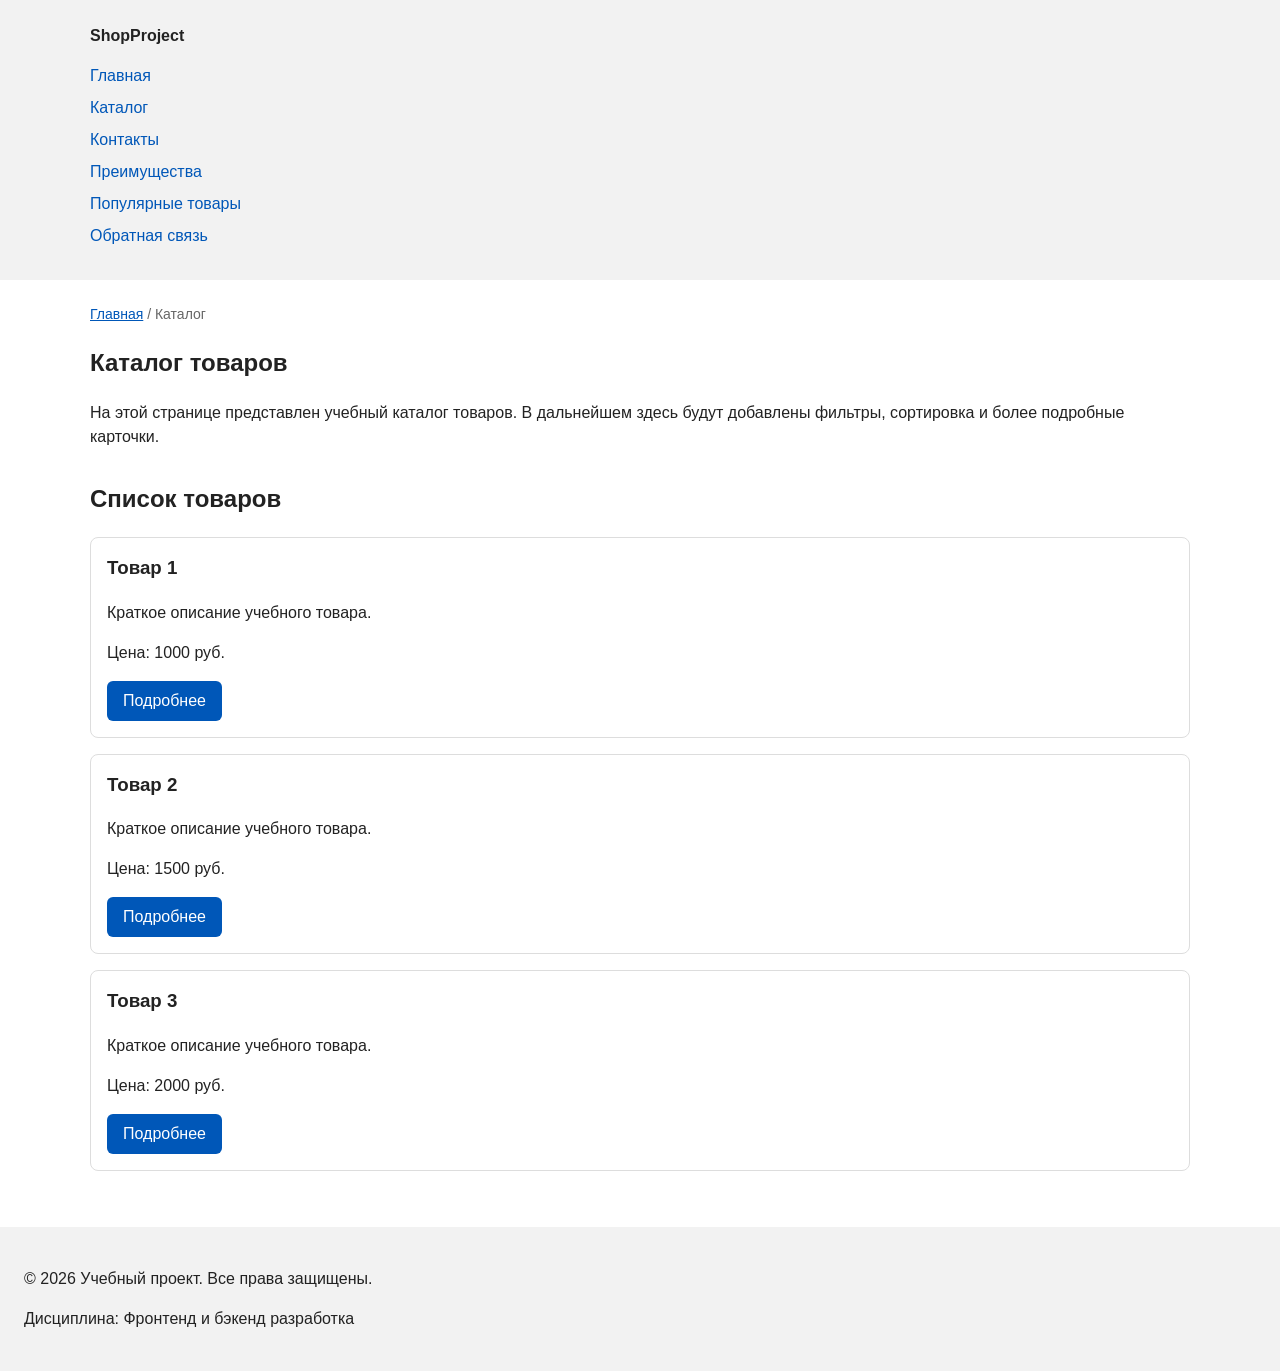
==== catalog.html @ 2aafa9e9 "feat: add multi-page structure navigation and anchors" ====
<!DOCTYPE html>
<html lang="ru">
<head>
  <meta charset="UTF-8">
  <meta name="viewport" content="width=device-width, initial-scale=1.0">
  <meta name="description" content="Каталог товаров учебного интернет-магазина.">
  <title>Каталог товаров — Учебный интернет-магазин</title>
  <link rel="stylesheet" href="css/style.css">
</head>
<body>
  <header>
    <div class="site-header">
      <a class="site-logo" href="index.html">ShopProject</a>

      <nav class="site-nav" aria-label="Основная навигация">
        <ul class="site-nav__list">
          <li><a href="index.html">Главная</a></li>
          <li><a href="catalog.html">Каталог</a></li>
          <li><a href="contacts.html">Контакты</a></li>
          <li><a href="index.html#advantages">Преимущества</a></li>
          <li><a href="index.html#popular">Популярные товары</a></li>
          <li><a href="index.html#contacts">Обратная связь</a></li>
        </ul>
      </nav>
    </div>
  </header>

  <main>
    <nav class="breadcrumbs" aria-label="Хлебные крошки">
      <a href="index.html">Главная</a>
      <span>Каталог</span>
    </nav>

    <section class="section">
      <h1>Каталог товаров</h1>
      <p>
        На этой странице представлен учебный каталог товаров.
        В дальнейшем здесь будут добавлены фильтры, сортировка и более
        подробные карточки.
      </p>
    </section>

    <section class="section">
      <h2>Список товаров</h2>

      <article class="product-card">
        <h3>Товар 1</h3>
        <p>Краткое описание учебного товара.</p>
        <p>Цена: 1000 руб.</p>
        <a class="button" href="index.html#popular">Подробнее</a>
      </article>

      <article class="product-card">
        <h3>Товар 2</h3>
        <p>Краткое описание учебного товара.</p>
        <p>Цена: 1500 руб.</p>
        <a class="button" href="index.html#popular">Подробнее</a>
      </article>

      <article class="product-card">
        <h3>Товар 3</h3>
        <p>Краткое описание учебного товара.</p>
        <p>Цена: 2000 руб.</p>
        <a class="button" href="index.html#popular">Подробнее</a>
      </article>
    </section>
  </main>

  <footer>
    <p>&copy; 2026 Учебный проект. Все права защищены.</p>
    <p>Дисциплина: Фронтенд и бэкенд разработка</p>
  </footer>
</body>
</html>
---- css/style.css ----
/*
Универсальное правило для всех элементов.
border-box делает расчёт размеров более понятным:
width включает content, padding и border.
*/
* {
  box-sizing: border-box;
}

/* ===============================
   2. Базовые стили
   =============================== */

* {
  box-sizing: border-box;
}

body {
  margin: 0;
  font-family: Arial, sans-serif;
  line-height: 1.5;
  color: var(--color-text);
  background-color: var(--color-bg);
}
/*
Задаём внутренние отступы для основных областей страницы.
Это делает содержимое визуально отделённым от краёв окна браузера.
*/
header,
main,
footer {
  padding: var(--space-lg);
}

/*
Оформляем шапку страницы.
Пока используется простой светло-серый фон.
*/
header {
  background-color: #f2f2f2;
}

/*
Оформляем подвал страницы тем же фоном,
чтобы визуально отделить его от основного содержимого.
*/
footer {
  background-color: #f2f2f2;
}

/*
Ограничиваем ширину содержимого шапки,
чтобы оно не растягивалось слишком сильно на широких экранах.
*/
.site-header {
  max-width: 1100px;
  margin: 0 auto;
}

/*
Оформляем текстовый логотип.
*/
.site-logo {
  font-weight: bold;
  text-decoration: none;
  color: #222222;
}

/*
Убираем стандартные отступы и маркеры списка навигации.
*/
.site-nav__list {
  padding: 0;
  margin: 16px 0 0;
  list-style: none;
}

/*
Добавляем расстояние между пунктами меню.
*/
.site-nav__list li {
  margin-bottom: 8px;
}

/*
Оформляем ссылки меню.
*/
.site-nav__list a {
  color: #0057b8;
  text-decoration: none;
}

/*
При наведении мыши подчёркиваем ссылку.
Подробно состояния интерфейса будут рассмотрены в практической работе 1.7.
*/
.site-nav__list a:hover {
  text-decoration: underline;
}

/*
Hero-блок — первый крупный блок страницы.
Он визуально отделяется от остальных разделов фоном и отступами.
*/
.hero {
  max-width: 1100px;
  margin: 0 auto 32px;
  padding: 32px 20px;
  background-color: #eef5ff;
  border-radius: 12px;
}

/*
Общий класс для разделов страницы.
*/
.section {
  max-width: 1100px;
  margin: 0 auto 32px;
}

/*
Убираем лишний верхний отступ у заголовков разделов.
*/
.section h2 {
  margin-top: 0;
}

/*
Карточка товара — самостоятельный блок.
На следующих занятиях карточки будут доработаны и выстроены в сетку.
*/
.product-card {
  margin-bottom: var(--space-md);
  padding: var(--space-md);
  border: 1px solid var(--color-border);
  border-radius: var(--radius-md);
  background-color: var(--color-bg);
}

.product-card:hover {
  border-color: var(--color-primary);
}

.product-card h3 {
  margin-top: 0;
}

/*
Убираем лишний верхний отступ у заголовка карточки.
*/
.product-card h3 {
  margin-top: 0;
}

/*
Пока это обычная ссылка, но визуально она оформляется как кнопка.
*/
.button {
  display: inline-block;
  padding: var(--space-sm) var(--space-md);
  color: var(--color-white);
  background-color: var(--color-primary);
  text-decoration: none;
  border: none;
  border-radius: var(--radius-sm);
  cursor: pointer;
}

.button:hover {
  background-color: var(--color-primary-dark);
}

.button:focus-visible {
  outline: 2px solid var(--color-primary);
  outline-offset: 3px;
}

.button:disabled {
  opacity: 0.6;
  cursor: not-allowed;
}

/*
Простое состояние наведения для кнопки.
*/
.button:hover {
  background-color: #003f86;
}

/*
Дополнительный информационный блок.
*/
.aside-info {
  max-width: var(--container-width);
  margin: 0 auto var(--space-xl);
  padding: var(--space-md);
  border-left: 4px solid var(--color-primary);
  background-color: var(--color-surface);
}
/*
  Модальное окно.
  Элемент dialog сам умеет открываться поверх страницы.
*/
.order-dialog {
  width: min(100% - 32px, 560px);
  padding: 24px;
  border: none;
  border-radius: 12px;
}

/*
  Затемнение фона за модальным окном.
*/
.order-dialog::backdrop {
  background-color: rgba(0, 0, 0, 0.5);
}

/*
  Поле формы.
  Каждый блок получает нижний отступ.
*/
.form-field {
  margin-bottom: 16px;
}

/*
  Подпись поля.
*/
.form-field label {
  display: block;
  margin-bottom: 6px;
}

/*
  Основные поля формы.
*/
.form-field input,
.form-field select,
.form-field textarea {
  width: 100%;
  padding: 10px 12px;
  border: 1px solid #cccccc;
  border-radius: 6px;
  font: inherit;
}

/*
  Checkbox не должен занимать всю ширину.
*/
.form-field input[type="checkbox"] {
  width: auto;
}

/*
  Подсказка под полем телефона.
*/
.form-field small {
  display: block;
  margin-top: 4px;
  color: #666666;
}

/*
  Видимый фокус для клавиатурной навигации.
*/
.form-field input:focus-visible,
.form-field select:focus-visible,
.form-field textarea:focus-visible,
.form-actions button:focus-visible {
  outline: 2px solid #0057b8;
  outline-offset: 2px;
}

/*
  Подсветка ошибочных полей.
  Атрибут aria-invalid будет добавляться через JavaScript.
*/
[aria-invalid="true"] {
  border-color: #b00020;
}

/*
  Кнопки формы.
*/
.form-actions {
  display: flex;
  gap: 12px;
  margin-top: 20px;
}

/*
  Сообщение об успешной отправке.
*/
.success-message {
  max-width: var(--container-width);
  margin: var(--space-lg) auto;
  padding: var(--space-md);
  border-left: 4px solid var(--color-success);
  background-color: var(--color-success-bg);
}

/* ===============================
   1. Переменные проекта
   =============================== */
:root {
  /* Основные цвета проекта */
  --color-bg: #ffffff;
  --color-text: #222222;
  --color-muted: #666666;
  --color-primary: #0057b8;
  --color-primary-dark: #003f86;
  --color-border: #dddddd;
  --color-surface: #f7f7f7;
  --color-surface-accent: #eef5ff;
  --color-danger: #b00020;
  --color-success: #168a2f;
  --color-success-bg: #eefaf0;
  --color-white: #ffffff;

  /* Отступы */
  --space-xs: 4px;
  --space-sm: 8px;
  --space-md: 16px;
  --space-lg: 24px;
  --space-xl: 32px;

  /* Скругления */
  --radius-sm: 6px;
  --radius-md: 8px;
  --radius-lg: 12px;

  /* Размеры */
  --container-width: 1100px;
}
/* ===============================
   3. Общие элементы интерфейса
   =============================== */
a {
  color: var(--color-primary);
}

a:hover {
  color: var(--color-primary-dark);
}

a:focus-visible {
  outline: 2px solid var(--color-primary);
  outline-offset: 3px;
}
/* ===============================
   4. Компоненты страницы
   =============================== */
.hero {
  max-width: var(--container-width);
  margin: 0 auto var(--space-xl);
  padding: var(--space-xl) var(--space-lg);
  background-color: var(--color-surface-accent);
  border-radius: var(--radius-lg);
}

.section {
  max-width: var(--container-width);
  margin: 0 auto var(--space-xl);
}

.section h2 {
  margin-top: 0;
}
/* ===============================
   5. Форма и модальное окно
   =============================== */

.order-dialog {
  width: min(100% - 32px, 560px);
  padding: var(--space-lg);
  border: none;
  border-radius: var(--radius-lg);
}

.order-dialog::backdrop {
  background-color: rgba(0, 0, 0, 0.5);
}

.form-field {
  margin-bottom: var(--space-md);
}

.form-field label {
  display: block;
  margin-bottom: var(--space-xs);
}

.form-field input,
.form-field select,
.form-field textarea {
  width: 100%;
  padding: 10px 12px;
  border: 1px solid var(--color-border);
  border-radius: var(--radius-sm);
  font: inherit;
}

.form-field input[type="checkbox"] {
  width: auto;
}

.form-field small {
  display: block;
  margin-top: var(--space-xs);
  color: var(--color-muted);
}

.form-field input:hover,
.form-field select:hover,
.form-field textarea:hover {
  border-color: var(--color-primary);
}

.form-field input:focus-visible,
.form-field select:focus-visible,
.form-field textarea:focus-visible,
.form-actions button:focus-visible {
  outline: 2px solid var(--color-primary);
  outline-offset: 3px;
}

[aria-invalid="true"] {
  border-color: var(--color-danger);
}
.breadcrumbs {
  max-width: var(--container-width);
  margin: 0 auto var(--space-md);
  font-size: 14px;
  color: var(--color-muted);
}

.breadcrumbs a {
  color: var(--color-primary);
}

.breadcrumbs span::before {
  content: " / ";
  color: var(--color-muted);
}
html {
  scroll-behavior: smooth;
}
:target {
  outline: 2px dashed var(--color-primary);
  outline-offset: 4px;
}
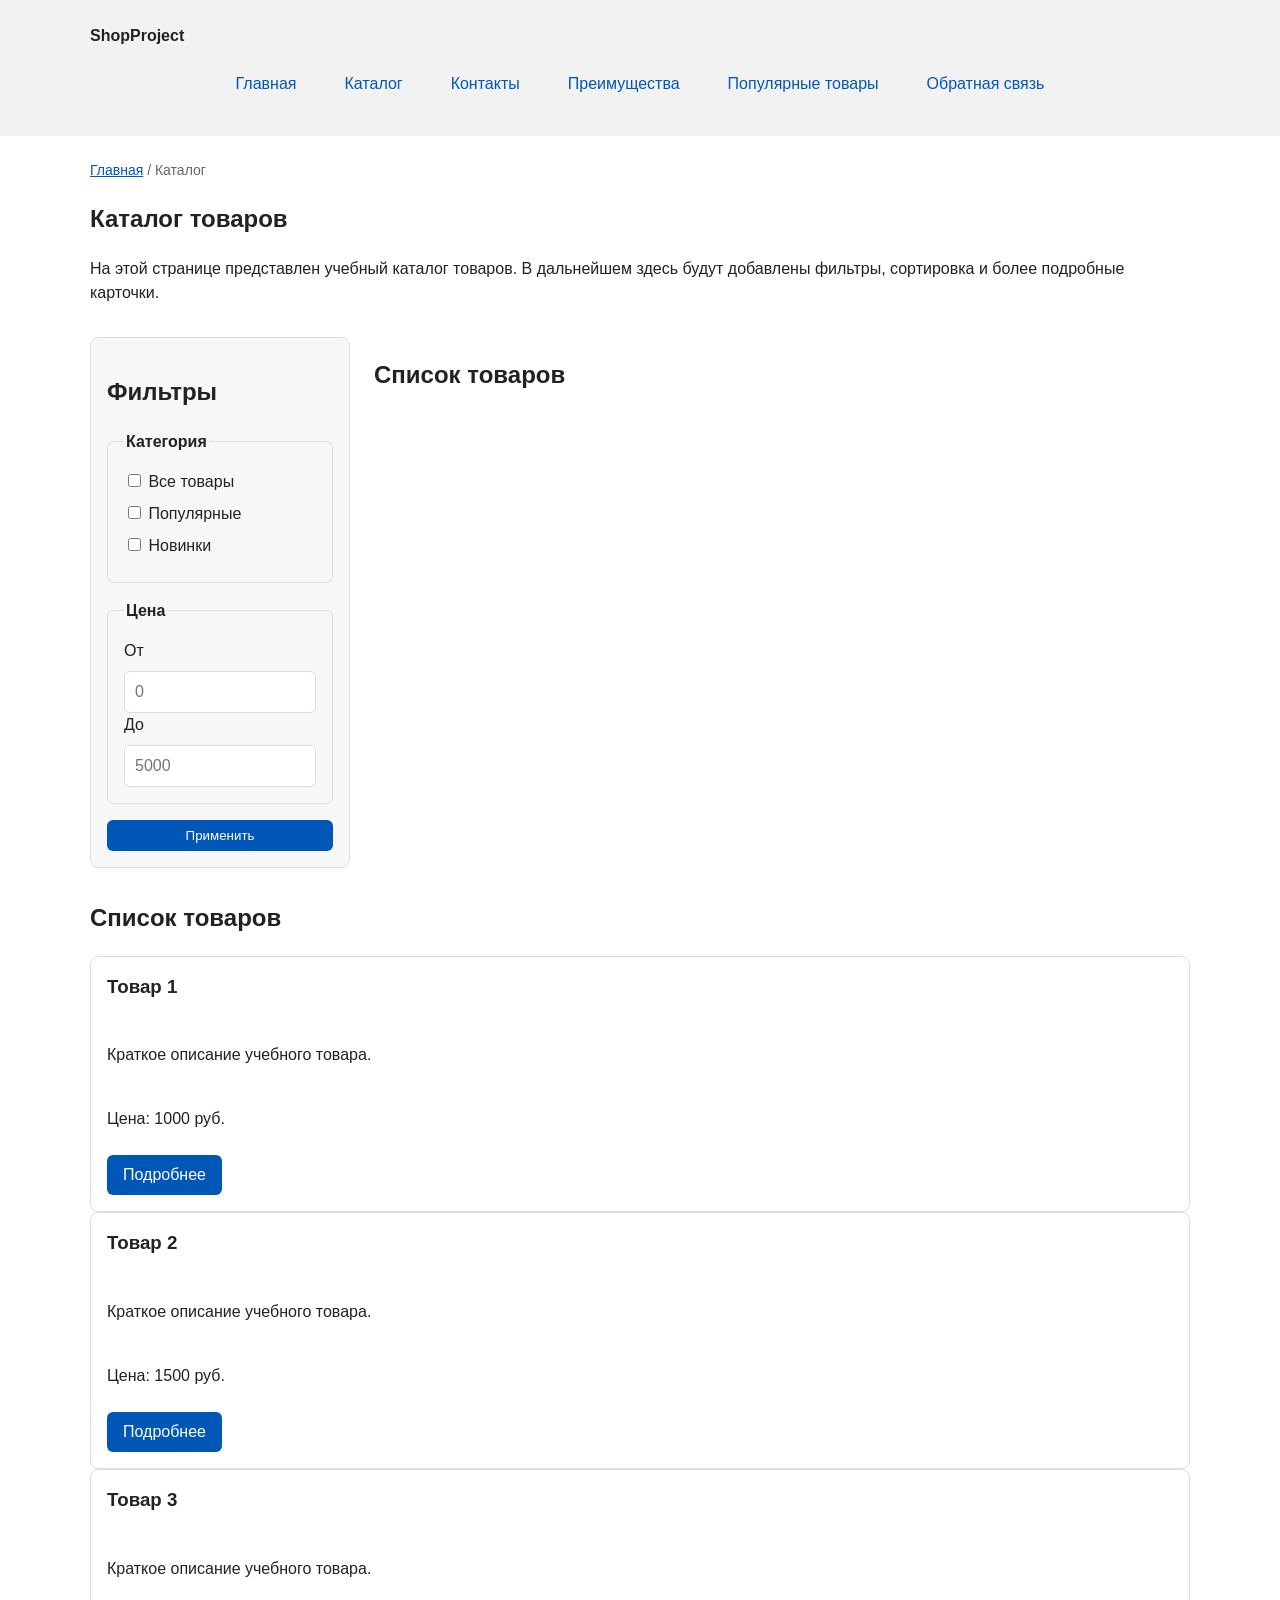
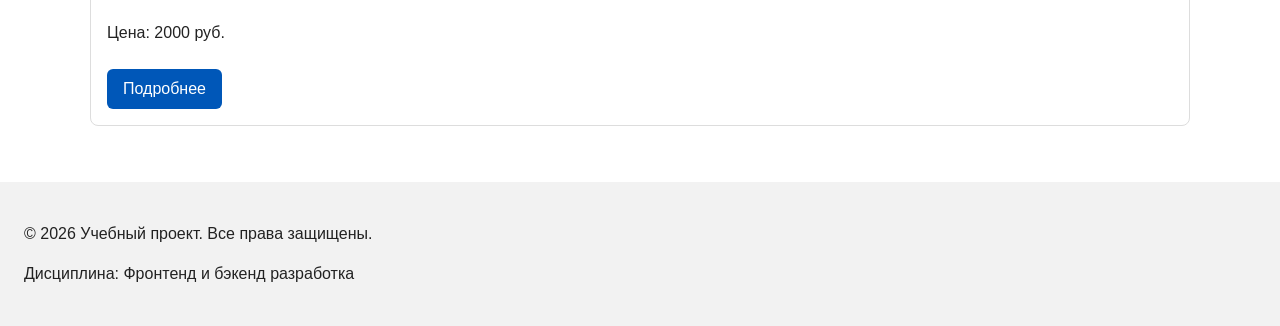
==== commit e78c383d: "feat: add flex navigation and grid catalog layout" ====
--- a/catalog.html
+++ b/catalog.html
@@ -40,6 +40,53 @@
       </p>
     </section>
 
+    <section class="catalog-layout">
+  <aside class="catalog-filters">
+    <h2>Фильтры</h2>
+
+    <form class="filters-form" action="#" method="get">
+      <fieldset>
+        <legend>Категория</legend>
+
+        <label>
+          <input type="checkbox" name="category" value="all">
+          Все товары
+        </label>
+
+        <label>
+          <input type="checkbox" name="category" value="popular">
+          Популярные
+        </label>
+
+        <label>
+          <input type="checkbox" name="category" value="new">
+          Новинки
+        </label>
+      </fieldset>
+
+      <fieldset>
+        <legend>Цена</legend>
+
+        <label for="price-from">От</label>
+        <input id="price-from" name="price-from" type="number" min="0" placeholder="0">
+
+        <label for="price-to">До</label>
+        <input id="price-to" name="price-to" type="number" min="0" placeholder="5000">
+      </fieldset>
+
+      <button class="button" type="submit">Применить</button>
+    </form>
+  </aside>
+
+  <section class="catalog-products">
+    <h2>Список товаров</h2>
+
+    <div class="products-grid">
+      <!-- Карточки товаров -->
+    </div>
+  </section>
+</section>
+
     <section class="section">
       <h2>Список товаров</h2>
 
--- a/css/style.css
+++ b/css/style.css
@@ -70,8 +70,13 @@
 Убираем стандартные отступы и маркеры списка навигации.
 */
 .site-nav__list {
+  display: flex;
+  flex-wrap: wrap;
+  justify-content: center;
+  align-items: center;
+  gap: var(--space-md);
   padding: 0;
-  margin: 16px 0 0;
+  margin: var(--space-md) 0 0;
   list-style: none;
 }
 
@@ -86,10 +91,17 @@
 Оформляем ссылки меню.
 */
 .site-nav__list a {
-  color: #0057b8;
+  display: inline-block;
+  padding: var(--space-sm) var(--space-md);
+  color: var(--color-primary);
   text-decoration: none;
-}
-
+  border-radius: var(--radius-sm);
+}
+
+.site-nav__list a:hover {
+  color: var(--color-white);
+  background-color: var(--color-primary);
+}
 /*
 При наведении мыши подчёркиваем ссылку.
 Подробно состояния интерфейса будут рассмотрены в практической работе 1.7.
@@ -130,11 +142,19 @@
 На следующих занятиях карточки будут доработаны и выстроены в сетку.
 */
 .product-card {
-  margin-bottom: var(--space-md);
+  display: flex;
+  flex-direction: column;
+  gap: var(--space-sm);
+  margin-bottom: 0;
   padding: var(--space-md);
   border: 1px solid var(--color-border);
   border-radius: var(--radius-md);
   background-color: var(--color-bg);
+}
+
+.product-card .button {
+  margin-top: auto;
+  align-self: flex-start;
 }
 
 .product-card:hover {
@@ -448,4 +468,58 @@
 :target {
   outline: 2px dashed var(--color-primary);
   outline-offset: 4px;
+}
+.products-grid {
+  display: grid;
+  grid-template-columns: repeat(3, 1fr);
+  gap: var(--space-lg);
+}
+.catalog-layout {
+  max-width: var(--container-width);
+  margin: 0 auto var(--space-xl);
+  display: grid;
+  grid-template-columns: 260px 1fr;
+  grid-template-areas: "filters products";
+  gap: var(--space-lg);
+}
+
+.catalog-filters {
+  grid-area: filters;
+  padding: var(--space-md);
+  border: 1px solid var(--color-border);
+  border-radius: var(--radius-md);
+  background-color: var(--color-surface);
+}
+
+.catalog-products {
+  grid-area: products;
+}
+
+.filters-form {
+  display: grid;
+  gap: var(--space-md);
+}
+
+.filters-form fieldset {
+  margin: 0;
+  padding: var(--space-md);
+  border: 1px solid var(--color-border);
+  border-radius: var(--radius-sm);
+}
+
+.filters-form legend {
+  font-weight: 700;
+}
+
+.filters-form label {
+  display: block;
+  margin-bottom: var(--space-sm);
+}
+
+.filters-form input[type="number"] {
+  width: 100%;
+  padding: 8px 10px;
+  border: 1px solid var(--color-border);
+  border-radius: var(--radius-sm);
+  font: inherit;
 }
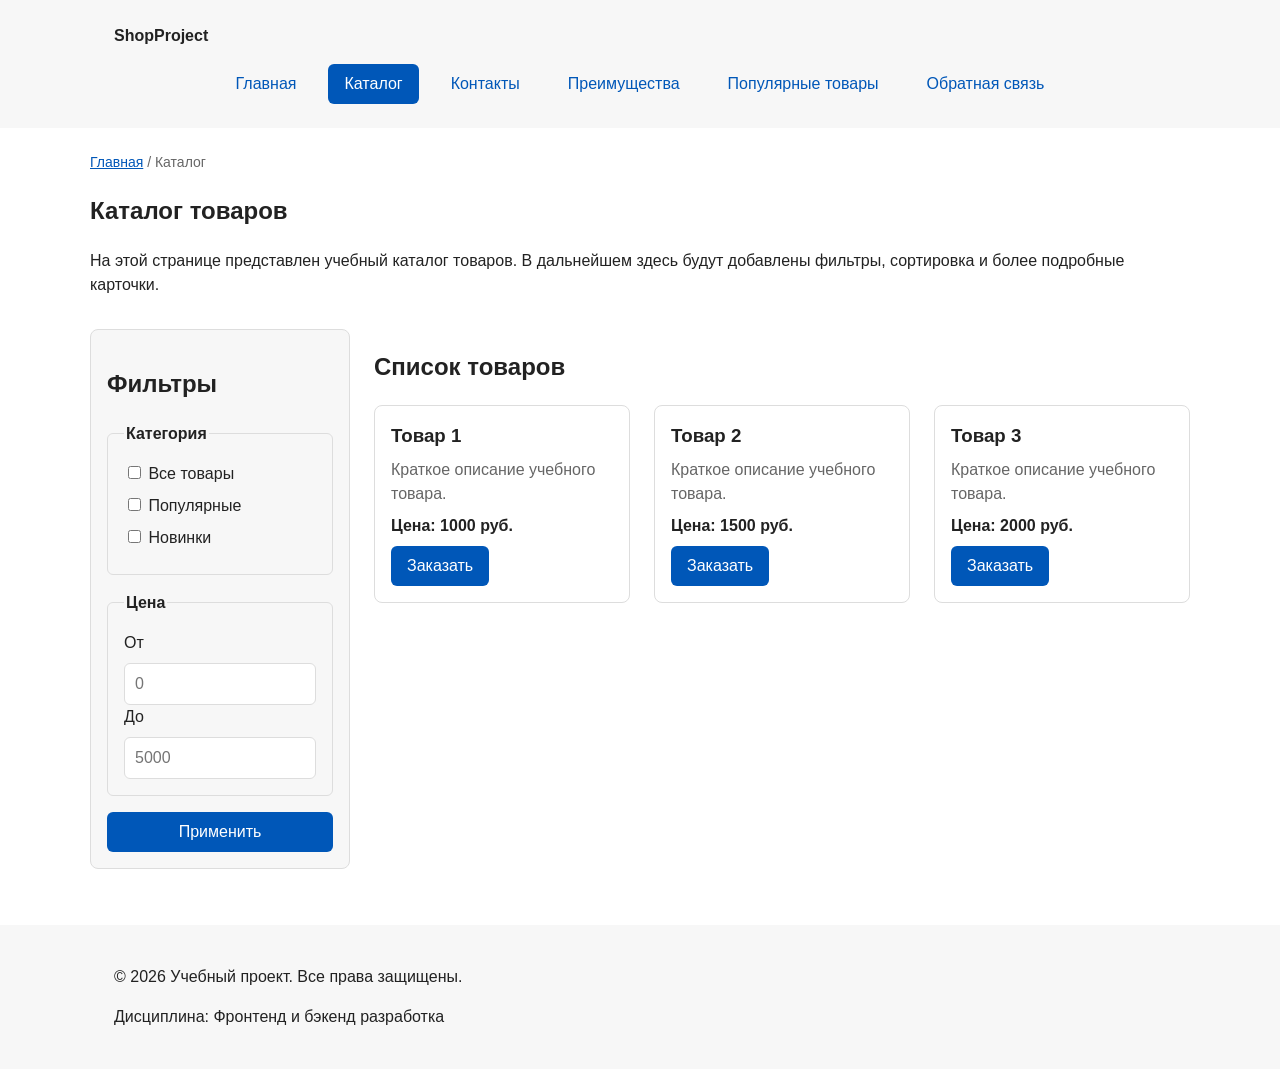
==== commit ffb85d81: "refactor: apply BEM naming to CSS classes" ====
--- a/catalog.html
+++ b/catalog.html
@@ -3,119 +3,182 @@
 <head>
   <meta charset="UTF-8">
   <meta name="viewport" content="width=device-width, initial-scale=1.0">
-  <meta name="description" content="Каталог товаров учебного интернет-магазина.">
-  <title>Каталог товаров — Учебный интернет-магазин</title>
+  <meta name="description" content="Каталог товаров учебного интернет-магазина с фильтрами и списком товаров.">
+  <title>Каталог товаров – Учебный интернет-магазин</title>
   <link rel="stylesheet" href="css/style.css">
+  <script src="js/main.js" defer></script>
 </head>
 <body>
-  <header>
-    <div class="site-header">
-      <a class="site-logo" href="index.html">ShopProject</a>
 
+  <header class="site-header">
+    <div class="site-header__inner">
+      <a class="site-header__logo" href="index.html">ShopProject</a>
       <nav class="site-nav" aria-label="Основная навигация">
         <ul class="site-nav__list">
-          <li><a href="index.html">Главная</a></li>
-          <li><a href="catalog.html">Каталог</a></li>
-          <li><a href="contacts.html">Контакты</a></li>
-          <li><a href="index.html#advantages">Преимущества</a></li>
-          <li><a href="index.html#popular">Популярные товары</a></li>
-          <li><a href="index.html#contacts">Обратная связь</a></li>
+          <li class="site-nav__item">
+            <a class="site-nav__link" href="index.html">Главная</a>
+          </li>
+          <li class="site-nav__item">
+            <a class="site-nav__link site-nav__link--active" href="catalog.html">Каталог</a>
+          </li>
+          <li class="site-nav__item">
+            <a class="site-nav__link" href="contacts.html">Контакты</a>
+          </li>
+          <li class="site-nav__item">
+            <a class="site-nav__link" href="index.html#advantages">Преимущества</a>
+          </li>
+          <li class="site-nav__item">
+            <a class="site-nav__link" href="index.html#popular">Популярные товары</a>
+          </li>
+          <li class="site-nav__item">
+            <a class="site-nav__link" href="index.html#contacts">Обратная связь</a>
+          </li>
         </ul>
       </nav>
     </div>
   </header>
 
   <main>
+
     <nav class="breadcrumbs" aria-label="Хлебные крошки">
-      <a href="index.html">Главная</a>
-      <span>Каталог</span>
+      <a class="breadcrumbs__link" href="index.html">Главная</a>
+      <span class="breadcrumbs__current">Каталог</span>
     </nav>
 
     <section class="section">
       <h1>Каталог товаров</h1>
       <p>
         На этой странице представлен учебный каталог товаров.
-        В дальнейшем здесь будут добавлены фильтры, сортировка и более
-        подробные карточки.
+        В дальнейшем здесь будут добавлены фильтры, сортировка
+        и более подробные карточки.
       </p>
     </section>
 
     <section class="catalog-layout">
-  <aside class="catalog-filters">
-    <h2>Фильтры</h2>
 
-    <form class="filters-form" action="#" method="get">
-      <fieldset>
-        <legend>Категория</legend>
+      <aside class="catalog-filters">
+        <h2>Фильтры</h2>
 
-        <label>
-          <input type="checkbox" name="category" value="all">
-          Все товары
-        </label>
+        <form class="filters-form" action="#" method="get">
+          <fieldset>
+            <legend>Категория</legend>
 
-        <label>
-          <input type="checkbox" name="category" value="popular">
-          Популярные
-        </label>
+            <label class="filters-form__label">
+              <input type="checkbox" name="category" value="all">
+              Все товары
+            </label>
 
-        <label>
-          <input type="checkbox" name="category" value="new">
-          Новинки
-        </label>
-      </fieldset>
+            <label class="filters-form__label">
+              <input type="checkbox" name="category" value="popular">
+              Популярные
+            </label>
 
-      <fieldset>
-        <legend>Цена</legend>
+            <label class="filters-form__label">
+              <input type="checkbox" name="category" value="new">
+              Новинки
+            </label>
+          </fieldset>
 
-        <label for="price-from">От</label>
-        <input id="price-from" name="price-from" type="number" min="0" placeholder="0">
+          <fieldset>
+            <legend>Цена</legend>
 
-        <label for="price-to">До</label>
-        <input id="price-to" name="price-to" type="number" min="0" placeholder="5000">
-      </fieldset>
+            <label class="filters-form__label" for="price-from">От</label>
+            <input class="filters-form__input"
+                   id="price-from"
+                   name="price-from"
+                   type="number"
+                   min="0"
+                   placeholder="0">
 
-      <button class="button" type="submit">Применить</button>
-    </form>
-  </aside>
+            <label class="filters-form__label" for="price-to">До</label>
+            <input class="filters-form__input"
+                   id="price-to"
+                   name="price-to"
+                   type="number"
+                   min="0"
+                   placeholder="5000">
+          </fieldset>
 
-  <section class="catalog-products">
-    <h2>Список товаров</h2>
+          <button class="button button--primary" type="submit">Применить</button>
+        </form>
+      </aside>
 
-    <div class="products-grid">
-      <!-- Карточки товаров -->
-    </div>
-  </section>
-</section>
+      <section class="catalog-products">
+        <h2>Список товаров</h2>
 
-    <section class="section">
-      <h2>Список товаров</h2>
+        <div class="products-grid">
+          <article class="product-card">
+            <h3 class="product-card__title">Товар 1</h3>
+            <p class="product-card__description">Краткое описание учебного товара.</p>
+            <p class="product-card__price">Цена: 1000 руб.</p>
+            <button class="button button--primary product-card__button"
+                    type="button"
+                    data-product="Товар 1">
+              Заказать
+            </button>
+          </article>
 
-      <article class="product-card">
-        <h3>Товар 1</h3>
-        <p>Краткое описание учебного товара.</p>
-        <p>Цена: 1000 руб.</p>
-        <a class="button" href="index.html#popular">Подробнее</a>
-      </article>
+          <article class="product-card">
+            <h3 class="product-card__title">Товар 2</h3>
+            <p class="product-card__description">Краткое описание учебного товара.</p>
+            <p class="product-card__price">Цена: 1500 руб.</p>
+            <button class="button button--primary product-card__button"
+                    type="button"
+                    data-product="Товар 2">
+              Заказать
+            </button>
+          </article>
 
-      <article class="product-card">
-        <h3>Товар 2</h3>
-        <p>Краткое описание учебного товара.</p>
-        <p>Цена: 1500 руб.</p>
-        <a class="button" href="index.html#popular">Подробнее</a>
-      </article>
+          <article class="product-card">
+            <h3 class="product-card__title">Товар 3</h3>
+            <p class="product-card__description">Краткое описание учебного товара.</p>
+            <p class="product-card__price">Цена: 2000 руб.</p>
+            <button class="button button--primary product-card__button"
+                    type="button"
+                    data-product="Товар 3">
+              Заказать
+            </button>
+          </article>
+        </div>
+      </section>
 
-      <article class="product-card">
-        <h3>Товар 3</h3>
-        <p>Краткое описание учебного товара.</p>
-        <p>Цена: 2000 руб.</p>
-        <a class="button" href="index.html#popular">Подробнее</a>
-      </article>
     </section>
+
   </main>
 
-  <footer>
-    <p>&copy; 2026 Учебный проект. Все права защищены.</p>
-    <p>Дисциплина: Фронтенд и бэкенд разработка</p>
+  <footer class="site-footer" id="contacts">
+    <div class="site-footer__inner">
+      <p>&copy; 2026 Учебный проект. Все права защищены.</p>
+      <p>Дисциплина: Фронтенд и бэкенд разработка</p>
+    </div>
   </footer>
+
+  <dialog class="order-dialog" id="order-dialog" aria-labelledby="order-dialog-title">
+    <h2 class="order-dialog__title" id="order-dialog-title">Оформление заявки</h2>
+
+    <form class="order-form" id="order-form" action="#" method="post" novalidate>
+      <input id="selected-product" name="selected-product" type="hidden">
+
+      <div class="order-form__field">
+        <label class="order-form__label" for="order-name">Имя</label>
+        <input class="order-form__input" id="order-name" name="name" type="text" required>
+      </div>
+
+      <div class="order-form__field">
+        <label class="order-form__label" for="order-email">E-mail</label>
+        <input class="order-form__input" id="order-email" name="email" type="email" required>
+      </div>
+
+      <div class="order-form__actions">
+        <button class="button button--secondary" type="button" id="close-order-dialog">
+          Закрыть
+        </button>
+        <button class="button button--primary" type="submit">
+          Отправить заявку
+        </button>
+      </div>
+    </form>
+  </dialog>
+
 </body>
 </html>
--- a/css/style.css
+++ b/css/style.css
@@ -1,327 +1,6 @@
-/*
-Универсальное правило для всех элементов.
-border-box делает расчёт размеров более понятным:
-width включает content, padding и border.
-*/
-* {
-  box-sizing: border-box;
-}
-
-/* ===============================
-   2. Базовые стили
-   =============================== */
-
-* {
-  box-sizing: border-box;
-}
-
-body {
-  margin: 0;
-  font-family: Arial, sans-serif;
-  line-height: 1.5;
-  color: var(--color-text);
-  background-color: var(--color-bg);
-}
-/*
-Задаём внутренние отступы для основных областей страницы.
-Это делает содержимое визуально отделённым от краёв окна браузера.
-*/
-header,
-main,
-footer {
-  padding: var(--space-lg);
-}
-
-/*
-Оформляем шапку страницы.
-Пока используется простой светло-серый фон.
-*/
-header {
-  background-color: #f2f2f2;
-}
-
-/*
-Оформляем подвал страницы тем же фоном,
-чтобы визуально отделить его от основного содержимого.
-*/
-footer {
-  background-color: #f2f2f2;
-}
-
-/*
-Ограничиваем ширину содержимого шапки,
-чтобы оно не растягивалось слишком сильно на широких экранах.
-*/
-.site-header {
-  max-width: 1100px;
-  margin: 0 auto;
-}
-
-/*
-Оформляем текстовый логотип.
-*/
-.site-logo {
-  font-weight: bold;
-  text-decoration: none;
-  color: #222222;
-}
-
-/*
-Убираем стандартные отступы и маркеры списка навигации.
-*/
-.site-nav__list {
-  display: flex;
-  flex-wrap: wrap;
-  justify-content: center;
-  align-items: center;
-  gap: var(--space-md);
-  padding: 0;
-  margin: var(--space-md) 0 0;
-  list-style: none;
-}
-
-/*
-Добавляем расстояние между пунктами меню.
-*/
-.site-nav__list li {
-  margin-bottom: 8px;
-}
-
-/*
-Оформляем ссылки меню.
-*/
-.site-nav__list a {
-  display: inline-block;
-  padding: var(--space-sm) var(--space-md);
-  color: var(--color-primary);
-  text-decoration: none;
-  border-radius: var(--radius-sm);
-}
-
-.site-nav__list a:hover {
-  color: var(--color-white);
-  background-color: var(--color-primary);
-}
-/*
-При наведении мыши подчёркиваем ссылку.
-Подробно состояния интерфейса будут рассмотрены в практической работе 1.7.
-*/
-.site-nav__list a:hover {
-  text-decoration: underline;
-}
-
-/*
-Hero-блок — первый крупный блок страницы.
-Он визуально отделяется от остальных разделов фоном и отступами.
-*/
-.hero {
-  max-width: 1100px;
-  margin: 0 auto 32px;
-  padding: 32px 20px;
-  background-color: #eef5ff;
-  border-radius: 12px;
-}
-
-/*
-Общий класс для разделов страницы.
-*/
-.section {
-  max-width: 1100px;
-  margin: 0 auto 32px;
-}
-
-/*
-Убираем лишний верхний отступ у заголовков разделов.
-*/
-.section h2 {
-  margin-top: 0;
-}
-
-/*
-Карточка товара — самостоятельный блок.
-На следующих занятиях карточки будут доработаны и выстроены в сетку.
-*/
-.product-card {
-  display: flex;
-  flex-direction: column;
-  gap: var(--space-sm);
-  margin-bottom: 0;
-  padding: var(--space-md);
-  border: 1px solid var(--color-border);
-  border-radius: var(--radius-md);
-  background-color: var(--color-bg);
-}
-
-.product-card .button {
-  margin-top: auto;
-  align-self: flex-start;
-}
-
-.product-card:hover {
-  border-color: var(--color-primary);
-}
-
-.product-card h3 {
-  margin-top: 0;
-}
-
-/*
-Убираем лишний верхний отступ у заголовка карточки.
-*/
-.product-card h3 {
-  margin-top: 0;
-}
-
-/*
-Пока это обычная ссылка, но визуально она оформляется как кнопка.
-*/
-.button {
-  display: inline-block;
-  padding: var(--space-sm) var(--space-md);
-  color: var(--color-white);
-  background-color: var(--color-primary);
-  text-decoration: none;
-  border: none;
-  border-radius: var(--radius-sm);
-  cursor: pointer;
-}
-
-.button:hover {
-  background-color: var(--color-primary-dark);
-}
-
-.button:focus-visible {
-  outline: 2px solid var(--color-primary);
-  outline-offset: 3px;
-}
-
-.button:disabled {
-  opacity: 0.6;
-  cursor: not-allowed;
-}
-
-/*
-Простое состояние наведения для кнопки.
-*/
-.button:hover {
-  background-color: #003f86;
-}
-
-/*
-Дополнительный информационный блок.
-*/
-.aside-info {
-  max-width: var(--container-width);
-  margin: 0 auto var(--space-xl);
-  padding: var(--space-md);
-  border-left: 4px solid var(--color-primary);
-  background-color: var(--color-surface);
-}
-/*
-  Модальное окно.
-  Элемент dialog сам умеет открываться поверх страницы.
-*/
-.order-dialog {
-  width: min(100% - 32px, 560px);
-  padding: 24px;
-  border: none;
-  border-radius: 12px;
-}
-
-/*
-  Затемнение фона за модальным окном.
-*/
-.order-dialog::backdrop {
-  background-color: rgba(0, 0, 0, 0.5);
-}
-
-/*
-  Поле формы.
-  Каждый блок получает нижний отступ.
-*/
-.form-field {
-  margin-bottom: 16px;
-}
-
-/*
-  Подпись поля.
-*/
-.form-field label {
-  display: block;
-  margin-bottom: 6px;
-}
-
-/*
-  Основные поля формы.
-*/
-.form-field input,
-.form-field select,
-.form-field textarea {
-  width: 100%;
-  padding: 10px 12px;
-  border: 1px solid #cccccc;
-  border-radius: 6px;
-  font: inherit;
-}
-
-/*
-  Checkbox не должен занимать всю ширину.
-*/
-.form-field input[type="checkbox"] {
-  width: auto;
-}
-
-/*
-  Подсказка под полем телефона.
-*/
-.form-field small {
-  display: block;
-  margin-top: 4px;
-  color: #666666;
-}
-
-/*
-  Видимый фокус для клавиатурной навигации.
-*/
-.form-field input:focus-visible,
-.form-field select:focus-visible,
-.form-field textarea:focus-visible,
-.form-actions button:focus-visible {
-  outline: 2px solid #0057b8;
-  outline-offset: 2px;
-}
-
-/*
-  Подсветка ошибочных полей.
-  Атрибут aria-invalid будет добавляться через JavaScript.
-*/
-[aria-invalid="true"] {
-  border-color: #b00020;
-}
-
-/*
-  Кнопки формы.
-*/
-.form-actions {
-  display: flex;
-  gap: 12px;
-  margin-top: 20px;
-}
-
-/*
-  Сообщение об успешной отправке.
-*/
-.success-message {
-  max-width: var(--container-width);
-  margin: var(--space-lg) auto;
-  padding: var(--space-md);
-  border-left: 4px solid var(--color-success);
-  background-color: var(--color-success-bg);
-}
-
-/* ===============================
+/* ===================================
    1. Переменные проекта
-   =============================== */
+   =================================== */
 :root {
   /* Основные цвета проекта */
   --color-bg: #ffffff;
@@ -352,9 +31,39 @@
   /* Размеры */
   --container-width: 1100px;
 }
-/* ===============================
+
+/* ===================================
+   2. Базовые стили
+   =================================== */
+* {
+  box-sizing: border-box;
+}
+
+html {
+  scroll-behavior: smooth;
+}
+
+body {
+  margin: 0;
+  font-family: Arial, sans-serif;
+  line-height: 1.5;
+  color: var(--color-text);
+  background-color: var(--color-bg);
+}
+
+main {
+  padding: var(--space-lg);
+}
+
+/* Подсветка цели якоря */
+:target {
+  outline: 2px dashed var(--color-primary);
+  outline-offset: 4px;
+}
+
+/* ===================================
    3. Общие элементы интерфейса
-   =============================== */
+   =================================== */
 a {
   color: var(--color-primary);
 }
@@ -367,9 +76,129 @@
   outline: 2px solid var(--color-primary);
   outline-offset: 3px;
 }
-/* ===============================
-   4. Компоненты страницы
-   =============================== */
+
+/* ===================================
+   4. Блок: button
+   =================================== */
+.button {
+  display: inline-block;
+  padding: var(--space-sm) var(--space-md);
+  border: none;
+  border-radius: var(--radius-sm);
+  font: inherit;
+  text-decoration: none;
+  cursor: pointer;
+}
+
+.button--primary {
+  color: var(--color-white);
+  background-color: var(--color-primary);
+}
+
+.button--primary:hover {
+  background-color: var(--color-primary-dark);
+}
+
+.button--secondary {
+  color: var(--color-primary);
+  background-color: transparent;
+  border: 1px solid var(--color-primary);
+}
+
+.button--secondary:hover {
+  color: var(--color-white);
+  background-color: var(--color-primary);
+}
+
+.button:focus-visible {
+  outline: 2px solid var(--color-primary);
+  outline-offset: 3px;
+}
+
+.button:disabled,
+.button--disabled {
+  opacity: 0.6;
+  cursor: not-allowed;
+}
+
+/* ===================================
+   5. Блок: site-header
+   =================================== */
+.site-header {
+  background-color: var(--color-surface);
+}
+
+.site-header__inner {
+  max-width: var(--container-width);
+  margin: 0 auto;
+  padding: var(--space-lg);
+}
+
+.site-header__logo {
+  font-weight: 700;
+  color: var(--color-text);
+  text-decoration: none;
+}
+
+/* ===================================
+   6. Блок: site-nav (Flexbox)
+   =================================== */
+.site-nav__list {
+  display: flex;
+  flex-wrap: wrap;
+  justify-content: center;
+  align-items: center;
+  gap: var(--space-md);
+  padding: 0;
+  margin: var(--space-md) 0 0;
+  list-style: none;
+}
+
+.site-nav__link {
+  display: inline-block;
+  padding: var(--space-sm) var(--space-md);
+  color: var(--color-primary);
+  text-decoration: none;
+  border-radius: var(--radius-sm);
+}
+
+.site-nav__link:hover {
+  color: var(--color-white);
+  background-color: var(--color-primary);
+}
+
+.site-nav__link:focus-visible {
+  outline: 2px solid var(--color-primary);
+  outline-offset: 3px;
+}
+
+.site-nav__link--active {
+  color: var(--color-white);
+  background-color: var(--color-primary);
+}
+
+/* ===================================
+   7. Блок: breadcrumbs
+   =================================== */
+.breadcrumbs {
+  max-width: var(--container-width);
+  margin: 0 auto var(--space-md);
+  font-size: 14px;
+  color: var(--color-muted);
+}
+
+.breadcrumbs__link {
+  color: var(--color-primary);
+}
+
+.breadcrumbs__current::before {
+  content: " / ";
+  color: var(--color-muted);
+}
+
+/* ===================================
+   8. Блок: hero
+   =================================== */
 .hero {
   max-width: var(--container-width);
   margin: 0 auto var(--space-xl);
@@ -378,102 +207,86 @@
   border-radius: var(--radius-lg);
 }
 
+/* ===================================
+   9. Блок: section
+   =================================== */
 .section {
   max-width: var(--container-width);
   margin: 0 auto var(--space-xl);
 }
 
-.section h2 {
-  margin-top: 0;
-}
-/* ===============================
-   5. Форма и модальное окно
-   =============================== */
-
-.order-dialog {
-  width: min(100% - 32px, 560px);
-  padding: var(--space-lg);
-  border: none;
-  border-radius: var(--radius-lg);
-}
-
-.order-dialog::backdrop {
-  background-color: rgba(0, 0, 0, 0.5);
-}
-
-.form-field {
-  margin-bottom: var(--space-md);
-}
-
-.form-field label {
-  display: block;
-  margin-bottom: var(--space-xs);
-}
-
-.form-field input,
-.form-field select,
-.form-field textarea {
-  width: 100%;
-  padding: 10px 12px;
-  border: 1px solid var(--color-border);
-  border-radius: var(--radius-sm);
-  font: inherit;
-}
-
-.form-field input[type="checkbox"] {
-  width: auto;
-}
-
-.form-field small {
-  display: block;
-  margin-top: var(--space-xs);
-  color: var(--color-muted);
-}
-
-.form-field input:hover,
-.form-field select:hover,
-.form-field textarea:hover {
-  border-color: var(--color-primary);
-}
-
-.form-field input:focus-visible,
-.form-field select:focus-visible,
-.form-field textarea:focus-visible,
-.form-actions button:focus-visible {
-  outline: 2px solid var(--color-primary);
-  outline-offset: 3px;
-}
-
-[aria-invalid="true"] {
-  border-color: var(--color-danger);
-}
-.breadcrumbs {
-  max-width: var(--container-width);
-  margin: 0 auto var(--space-md);
-  font-size: 14px;
-  color: var(--color-muted);
-}
-
-.breadcrumbs a {
-  color: var(--color-primary);
-}
-
-.breadcrumbs span::before {
-  content: " / ";
-  color: var(--color-muted);
-}
-html {
-  scroll-behavior: smooth;
-}
-:target {
-  outline: 2px dashed var(--color-primary);
-  outline-offset: 4px;
-}
+/* ===================================
+   10. Блок: products-grid (CSS Grid)
+   =================================== */
 .products-grid {
   display: grid;
   grid-template-columns: repeat(3, 1fr);
   gap: var(--space-lg);
 }
+
+/* ===================================
+   11. Блок: product-card (Flexbox + БЭМ)
+   =================================== */
+.product-card {
+  display: flex;
+  flex-direction: column;
+  gap: var(--space-sm);
+  padding: var(--space-md);
+  border: 1px solid var(--color-border);
+  border-radius: var(--radius-md);
+  background-color: var(--color-bg);
+}
+
+.product-card:hover {
+  border-color: var(--color-primary);
+}
+
+.product-card--featured {
+  border-color: var(--color-primary);
+}
+
+.product-card--discount {
+  border-color: var(--color-danger);
+}
+
+.product-card__title {
+  margin: 0;
+  color: var(--color-text);
+}
+
+.product-card__description {
+  margin: 0;
+  color: var(--color-muted);
+}
+
+.product-card__price {
+  margin: 0;
+  font-weight: 700;
+}
+
+.product-card--discount .product-card__price {
+  color: var(--color-danger);
+}
+
+.product-card__button {
+  margin-top: auto;
+  align-self: flex-start;
+}
+
+/* ===================================
+   12. Блок: aside-info
+   =================================== */
+.aside-info {
+  max-width: var(--container-width);
+  margin: 0 auto var(--space-xl);
+  padding: var(--space-md);
+  border-left: 4px solid var(--color-primary);
+  background-color: var(--color-surface);
+}
+
+/* ===================================
+   13. Блок: catalog-layout (CSS Grid)
+   =================================== */
 .catalog-layout {
   max-width: var(--container-width);
   margin: 0 auto var(--space-xl);
@@ -495,6 +308,9 @@
   grid-area: products;
 }
 
+/* ===================================
+   14. Блок: filters-form
+   =================================== */
 .filters-form {
   display: grid;
   gap: var(--space-md);
@@ -522,4 +338,101 @@
   border: 1px solid var(--color-border);
   border-radius: var(--radius-sm);
   font: inherit;
+}
+
+/* ===================================
+   15. Блок: order-dialog
+   =================================== */
+.order-dialog {
+  width: min(100% - 32px, 560px);
+  padding: var(--space-lg);
+  border: none;
+  border-radius: var(--radius-lg);
+}
+
+.order-dialog::backdrop {
+  background-color: rgba(0, 0, 0, 0.5);
+}
+
+.order-dialog__title {
+  margin-top: 0;
+}
+
+/* ===================================
+   16. Блок: order-form
+   =================================== */
+.order-form__field {
+  margin-bottom: var(--space-md);
+}
+
+.order-form__label {
+  display: block;
+  margin-bottom: var(--space-xs);
+}
+
+.order-form__input,
+.order-form__select,
+.order-form__textarea {
+  width: 100%;
+  padding: 10px 12px;
+  border: 1px solid var(--color-border);
+  border-radius: var(--radius-sm);
+  font: inherit;
+}
+
+.order-form__input[type="checkbox"] {
+  width: auto;
+}
+
+.order-form__input:hover,
+.order-form__select:hover,
+.order-form__textarea:hover {
+  border-color: var(--color-primary);
+}
+
+.order-form__input:focus-visible,
+.order-form__select:focus-visible,
+.order-form__textarea:focus-visible {
+  outline: 2px solid var(--color-primary);
+  outline-offset: 3px;
+}
+
+.order-form__hint {
+  display: block;
+  margin-top: var(--space-xs);
+  color: var(--color-muted);
+}
+
+.order-form__actions {
+  display: flex;
+  gap: var(--space-md);
+  margin-top: var(--space-lg);
+}
+
+[aria-invalid="true"] {
+  border-color: var(--color-danger);
+}
+
+/* ===================================
+   17. Блок: success-message
+   =================================== */
+.success-message {
+  max-width: var(--container-width);
+  margin: var(--space-lg) auto;
+  padding: var(--space-md);
+  border-left: 4px solid var(--color-success);
+  background-color: var(--color-success-bg);
+}
+
+/* ===================================
+   18. Блок: site-footer
+   =================================== */
+.site-footer {
+  background-color: var(--color-surface);
+}
+
+.site-footer__inner {
+  max-width: var(--container-width);
+  margin: 0 auto;
+  padding: var(--space-lg);
 }
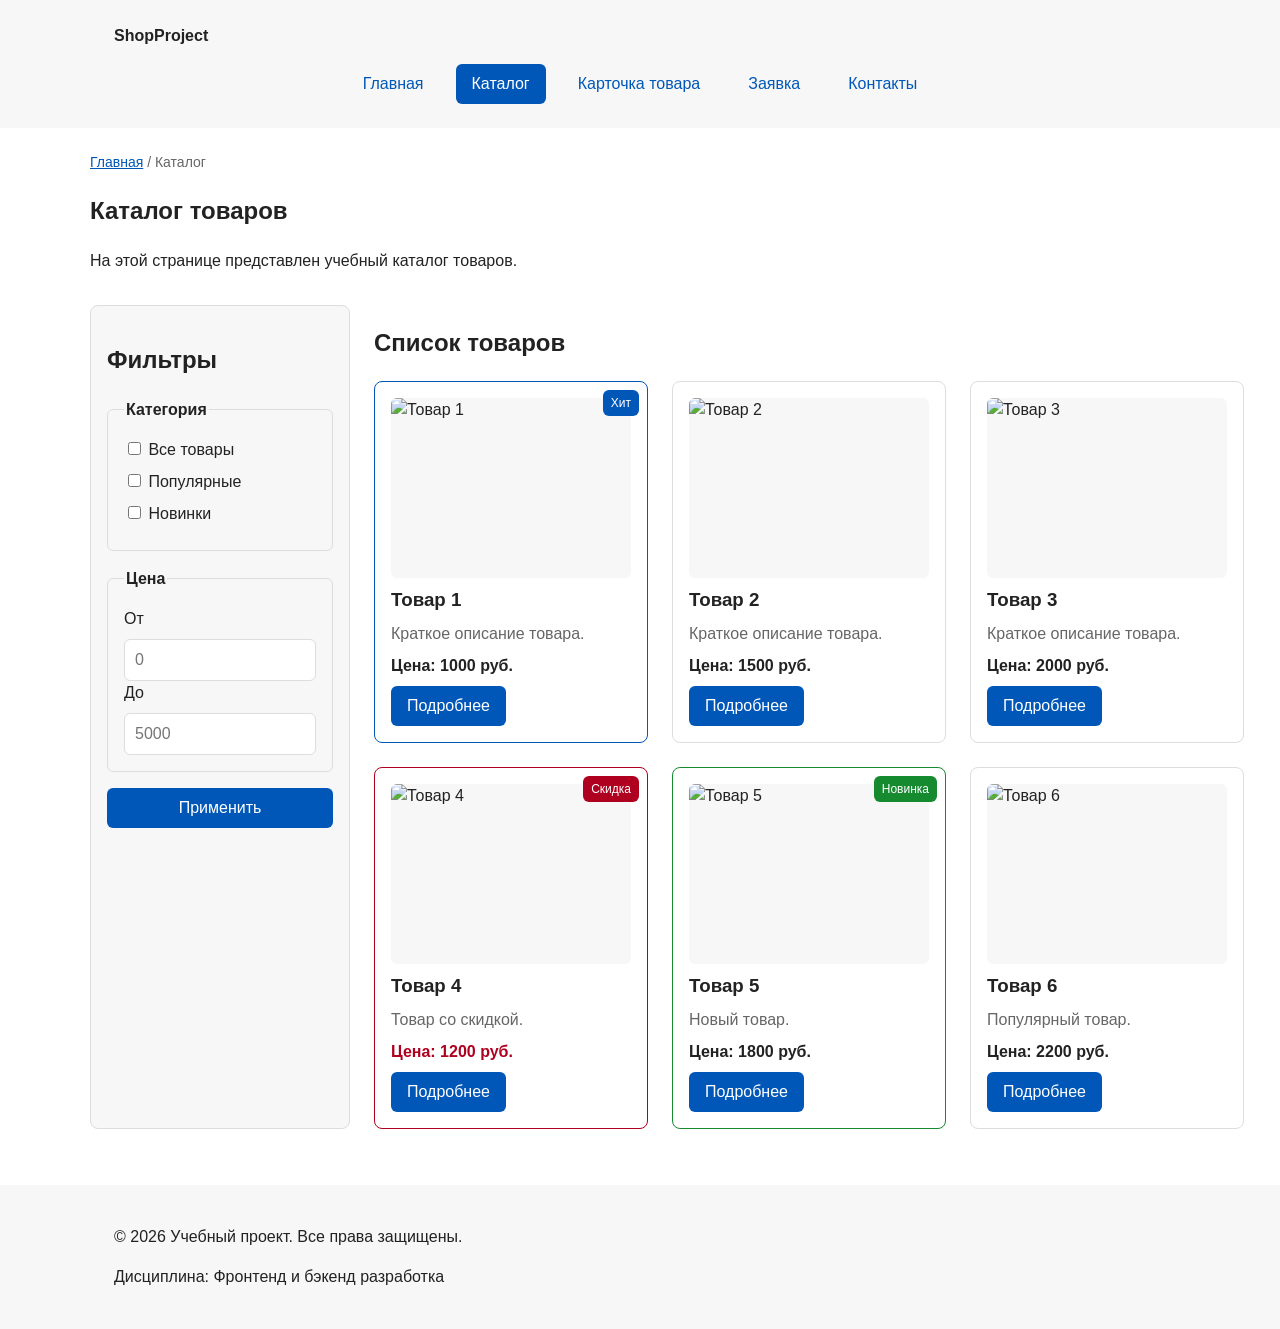
==== commit 20864ad4: "fix: prepare HTML CSS project for submission" ====
--- a/catalog.html
+++ b/catalog.html
@@ -15,24 +15,11 @@
       <a class="site-header__logo" href="index.html">ShopProject</a>
       <nav class="site-nav" aria-label="Основная навигация">
         <ul class="site-nav__list">
-          <li class="site-nav__item">
-            <a class="site-nav__link" href="index.html">Главная</a>
-          </li>
-          <li class="site-nav__item">
-            <a class="site-nav__link site-nav__link--active" href="catalog.html">Каталог</a>
-          </li>
-          <li class="site-nav__item">
-            <a class="site-nav__link" href="contacts.html">Контакты</a>
-          </li>
-          <li class="site-nav__item">
-            <a class="site-nav__link" href="index.html#advantages">Преимущества</a>
-          </li>
-          <li class="site-nav__item">
-            <a class="site-nav__link" href="index.html#popular">Популярные товары</a>
-          </li>
-          <li class="site-nav__item">
-            <a class="site-nav__link" href="index.html#contacts">Обратная связь</a>
-          </li>
+          <li class="site-nav__item"><a class="site-nav__link" href="index.html">Главная</a></li>
+          <li class="site-nav__item"><a class="site-nav__link site-nav__link--active" href="catalog.html">Каталог</a></li>
+          <li class="site-nav__item"><a class="site-nav__link" href="product.html">Карточка товара</a></li>
+          <li class="site-nav__item"><a class="site-nav__link" href="order.html">Заявка</a></li>
+          <li class="site-nav__item"><a class="site-nav__link" href="contacts.html">Контакты</a></li>
         </ul>
       </nav>
     </div>
@@ -47,58 +34,27 @@
 
     <section class="section">
       <h1>Каталог товаров</h1>
-      <p>
-        На этой странице представлен учебный каталог товаров.
-        В дальнейшем здесь будут добавлены фильтры, сортировка
-        и более подробные карточки.
-      </p>
+      <p>На этой странице представлен учебный каталог товаров.</p>
     </section>
 
     <section class="catalog-layout">
 
       <aside class="catalog-filters">
         <h2>Фильтры</h2>
-
         <form class="filters-form" action="#" method="get">
           <fieldset>
             <legend>Категория</legend>
-
-            <label class="filters-form__label">
-              <input type="checkbox" name="category" value="all">
-              Все товары
-            </label>
-
-            <label class="filters-form__label">
-              <input type="checkbox" name="category" value="popular">
-              Популярные
-            </label>
-
-            <label class="filters-form__label">
-              <input type="checkbox" name="category" value="new">
-              Новинки
-            </label>
+            <label class="filters-form__label"><input type="checkbox" name="category" value="all"> Все товары</label>
+            <label class="filters-form__label"><input type="checkbox" name="category" value="popular"> Популярные</label>
+            <label class="filters-form__label"><input type="checkbox" name="category" value="new"> Новинки</label>
           </fieldset>
-
           <fieldset>
             <legend>Цена</legend>
-
             <label class="filters-form__label" for="price-from">От</label>
-            <input class="filters-form__input"
-                   id="price-from"
-                   name="price-from"
-                   type="number"
-                   min="0"
-                   placeholder="0">
-
+            <input class="filters-form__input" id="price-from" name="price-from" type="number" min="0" placeholder="0">
             <label class="filters-form__label" for="price-to">До</label>
-            <input class="filters-form__input"
-                   id="price-to"
-                   name="price-to"
-                   type="number"
-                   min="0"
-                   placeholder="5000">
+            <input class="filters-form__input" id="price-to" name="price-to" type="number" min="0" placeholder="5000">
           </fieldset>
-
           <button class="button button--primary" type="submit">Применить</button>
         </form>
       </aside>
@@ -107,38 +63,80 @@
         <h2>Список товаров</h2>
 
         <div class="products-grid">
-          <article class="product-card">
-            <h3 class="product-card__title">Товар 1</h3>
-            <p class="product-card__description">Краткое описание учебного товара.</p>
-            <p class="product-card__price">Цена: 1000 руб.</p>
-            <button class="button button--primary product-card__button"
-                    type="button"
-                    data-product="Товар 1">
-              Заказать
-            </button>
-          </article>
+          <article class="product-card product-card--featured">
+  <span class="product-card__badge">Хит</span>
+  <img class="product-card__image"
+       src="images/product-1.jpg"
+       alt="Товар 1"
+       width="400"
+       height="300">
+  <h3 class="product-card__title">Товар 1</h3>
+  <p class="product-card__description">Краткое описание товара.</p>
+  <p class="product-card__price">Цена: 1000 руб.</p>
+  <a class="button button--primary product-card__button" href="product.html">Подробнее</a>
+</article>
 
           <article class="product-card">
-            <h3 class="product-card__title">Товар 2</h3>
-            <p class="product-card__description">Краткое описание учебного товара.</p>
-            <p class="product-card__price">Цена: 1500 руб.</p>
-            <button class="button button--primary product-card__button"
-                    type="button"
-                    data-product="Товар 2">
-              Заказать
-            </button>
-          </article>
+  <img class="product-card__image"
+       src="images/product-2.jpg"
+       alt="Товар 2"
+       width="400"
+       height="300">
+  <h3 class="product-card__title">Товар 2</h3>
+  <p class="product-card__description">Краткое описание товара.</p>
+  <p class="product-card__price">Цена: 1500 руб.</p>
+  <a class="button button--primary product-card__button" href="product.html">Подробнее</a>
+</article>
 
           <article class="product-card">
-            <h3 class="product-card__title">Товар 3</h3>
-            <p class="product-card__description">Краткое описание учебного товара.</p>
-            <p class="product-card__price">Цена: 2000 руб.</p>
-            <button class="button button--primary product-card__button"
-                    type="button"
-                    data-product="Товар 3">
-              Заказать
-            </button>
-          </article>
+  <img class="product-card__image"
+       src="images/product-3.jpg"
+       alt="Товар 3"
+       width="400"
+       height="300">
+  <h3 class="product-card__title">Товар 3</h3>
+  <p class="product-card__description">Краткое описание товара.</p>
+  <p class="product-card__price">Цена: 2000 руб.</p>
+  <a class="button button--primary product-card__button" href="product.html">Подробнее</a>
+</article>
+
+          <article class="product-card product-card--discount">
+  <span class="product-card__badge product-card__badge--discount">Скидка</span>
+  <img class="product-card__image"
+       src="images/product-4.jpg"
+       alt="Товар 4"
+       width="400"
+       height="300">
+  <h3 class="product-card__title">Товар 4</h3>
+  <p class="product-card__description">Товар со скидкой.</p>
+  <p class="product-card__price">Цена: 1200 руб.</p>
+  <a class="button button--primary product-card__button" href="product.html">Подробнее</a>
+</article>
+
+          <article class="product-card product-card--new">
+  <span class="product-card__badge product-card__badge--new">Новинка</span>
+  <img class="product-card__image"
+       src="images/product-5.jpg"
+       alt="Товар 5"
+       width="400"
+       height="300">
+  <h3 class="product-card__title">Товар 5</h3>
+  <p class="product-card__description">Новый товар.</p>
+  <p class="product-card__price">Цена: 1800 руб.</p>
+  <a class="button button--primary product-card__button" href="product.html">Подробнее</a>
+</article>
+
+          <article class="product-card">
+  <img class="product-card__image"
+       src="images/product-6.jpg"
+       alt="Товар 6"
+       width="400"
+       height="300">
+  <h3 class="product-card__title">Товар 6</h3>
+  <p class="product-card__description">Популярный товар.</p>
+  <p class="product-card__price">Цена: 2200 руб.</p>
+  <a class="button button--primary product-card__button" href="product.html">Подробнее</a>
+</article>
         </div>
       </section>
 
@@ -153,29 +151,23 @@
     </div>
   </footer>
 
+  <button class="to-top" id="to-top" type="button" aria-label="Наверх">↑</button>
+
   <dialog class="order-dialog" id="order-dialog" aria-labelledby="order-dialog-title">
     <h2 class="order-dialog__title" id="order-dialog-title">Оформление заявки</h2>
-
     <form class="order-form" id="order-form" action="#" method="post" novalidate>
       <input id="selected-product" name="selected-product" type="hidden">
-
       <div class="order-form__field">
         <label class="order-form__label" for="order-name">Имя</label>
         <input class="order-form__input" id="order-name" name="name" type="text" required>
       </div>
-
       <div class="order-form__field">
         <label class="order-form__label" for="order-email">E-mail</label>
         <input class="order-form__input" id="order-email" name="email" type="email" required>
       </div>
-
       <div class="order-form__actions">
-        <button class="button button--secondary" type="button" id="close-order-dialog">
-          Закрыть
-        </button>
-        <button class="button button--primary" type="submit">
-          Отправить заявку
-        </button>
+        <button class="button button--secondary" type="button" id="close-order-dialog">Закрыть</button>
+        <button class="button button--primary" type="submit">Отправить заявку</button>
       </div>
     </form>
   </dialog>
--- a/css/style.css
+++ b/css/style.css
@@ -2,7 +2,6 @@
    1. Переменные проекта
    =================================== */
 :root {
-  /* Основные цвета проекта */
   --color-bg: #ffffff;
   --color-text: #222222;
   --color-muted: #666666;
@@ -14,21 +13,19 @@
   --color-danger: #b00020;
   --color-success: #168a2f;
   --color-success-bg: #eefaf0;
+  --color-warning: #d97706;
   --color-white: #ffffff;
 
-  /* Отступы */
   --space-xs: 4px;
   --space-sm: 8px;
   --space-md: 16px;
   --space-lg: 24px;
   --space-xl: 32px;
 
-  /* Скругления */
   --radius-sm: 6px;
   --radius-md: 8px;
   --radius-lg: 12px;
 
-  /* Размеры */
   --container-width: 1100px;
 }
 
@@ -55,7 +52,6 @@
   padding: var(--space-lg);
 }
 
-/* Подсветка цели якоря */
 :target {
   outline: 2px dashed var(--color-primary);
   outline-offset: 4px;
@@ -126,6 +122,9 @@
    =================================== */
 .site-header {
   background-color: var(--color-surface);
+  position: sticky;
+  top: 0;
+  z-index: 10;
 }
 
 .site-header__inner {
@@ -141,7 +140,7 @@
 }
 
 /* ===================================
-   6. Блок: site-nav (Flexbox)
+   6. Блок: site-nav
    =================================== */
 .site-nav__list {
   display: flex;
@@ -216,7 +215,7 @@
 }
 
 /* ===================================
-   10. Блок: products-grid (CSS Grid)
+   10. Блок: products-grid
    =================================== */
 .products-grid {
   display: grid;
@@ -225,9 +224,10 @@
 }
 
 /* ===================================
-   11. Блок: product-card (Flexbox + БЭМ)
+   11. Блок: product-card
    =================================== */
 .product-card {
+  position: relative;
   display: flex;
   flex-direction: column;
   gap: var(--space-sm);
@@ -237,6 +237,15 @@
   background-color: var(--color-bg);
 }
 
+.product-card__image {
+  display: block;
+  width: 100%;
+  height: 180px;
+  object-fit: cover;
+  border-radius: var(--radius-sm);
+  background-color: var(--color-surface);
+}
+
 .product-card:hover {
   border-color: var(--color-primary);
 }
@@ -247,6 +256,30 @@
 
 .product-card--discount {
   border-color: var(--color-danger);
+}
+
+.product-card--new {
+  border-color: var(--color-success);
+}
+
+.product-card__badge {
+  position: absolute;
+  top: var(--space-sm);
+  right: var(--space-sm);
+  padding: 4px 8px;
+  font-size: 12px;
+  color: var(--color-white);
+  background-color: var(--color-primary);
+  border-radius: var(--radius-sm);
+  z-index: 1;
+}
+
+.product-card__badge--discount {
+  background-color: var(--color-danger);
+}
+
+.product-card__badge--new {
+  background-color: var(--color-success);
 }
 
 .product-card__title {
@@ -285,7 +318,7 @@
 }
 
 /* ===================================
-   13. Блок: catalog-layout (CSS Grid)
+   13. Блок: catalog-layout
    =================================== */
 .catalog-layout {
   max-width: var(--container-width);
@@ -327,12 +360,12 @@
   font-weight: 700;
 }
 
-.filters-form label {
+.filters-form__label {
   display: block;
   margin-bottom: var(--space-sm);
 }
 
-.filters-form input[type="number"] {
+.filters-form__input {
   width: 100%;
   padding: 8px 10px;
   border: 1px solid var(--color-border);
@@ -341,13 +374,66 @@
 }
 
 /* ===================================
-   15. Блок: order-dialog
+   15. Блок: product-detail
+   =================================== */
+.product-detail {
+  max-width: var(--container-width);
+  margin: 0 auto var(--space-xl);
+}
+
+.product-detail__card {
+  padding: var(--space-lg);
+}
+
+.product-detail__title {
+  margin: 0 0 var(--space-sm);
+}
+
+.product-detail__actions {
+  display: flex;
+  gap: var(--space-md);
+  flex-wrap: wrap;
+  margin-top: var(--space-md);
+}
+
+/* ===================================
+   16. Блок: product-table
+   =================================== */
+.product-table {
+  width: 100%;
+  margin: var(--space-md) 0;
+  border-collapse: collapse;
+  font-size: 14px;
+}
+
+.product-table caption {
+  caption-side: top;
+  text-align: left;
+  font-weight: 700;
+  padding: var(--space-sm) 0;
+}
+
+.product-table th,
+.product-table td {
+  padding: var(--space-sm) var(--space-md);
+  border: 1px solid var(--color-border);
+  text-align: left;
+}
+
+.product-table thead th {
+  background-color: var(--color-surface);
+}
+
+/* ===================================
+   17. Блок: order-dialog
    =================================== */
 .order-dialog {
   width: min(100% - 32px, 560px);
   padding: var(--space-lg);
   border: none;
   border-radius: var(--radius-lg);
+  position: relative;
+  z-index: 100;
 }
 
 .order-dialog::backdrop {
@@ -359,7 +445,7 @@
 }
 
 /* ===================================
-   16. Блок: order-form
+   18. Блок: order-form
    =================================== */
 .order-form__field {
   margin-bottom: var(--space-md);
@@ -380,7 +466,7 @@
   font: inherit;
 }
 
-.order-form__input[type="checkbox"] {
+.order-form__input--checkbox {
   width: auto;
 }
 
@@ -397,16 +483,21 @@
   outline-offset: 3px;
 }
 
+.order-form__actions {
+  display: flex;
+  gap: var(--space-md);
+  margin-top: var(--space-lg);
+}
+
 .order-form__hint {
   display: block;
   margin-top: var(--space-xs);
   color: var(--color-muted);
 }
 
-.order-form__actions {
-  display: flex;
-  gap: var(--space-md);
-  margin-top: var(--space-lg);
+.order-form--page {
+  max-width: 560px;
+  margin: 0 auto;
 }
 
 [aria-invalid="true"] {
@@ -414,7 +505,7 @@
 }
 
 /* ===================================
-   17. Блок: success-message
+   19. Блок: success-message
    =================================== */
 .success-message {
   max-width: var(--container-width);
@@ -425,7 +516,7 @@
 }
 
 /* ===================================
-   18. Блок: site-footer
+   20. Блок: site-footer
    =================================== */
 .site-footer {
   background-color: var(--color-surface);
@@ -435,4 +526,39 @@
   max-width: var(--container-width);
   margin: 0 auto;
   padding: var(--space-lg);
+}
+
+/* ===================================
+   21. Кнопка «Наверх»
+   =================================== */
+.to-top {
+  position: fixed;
+  right: var(--space-lg);
+  bottom: var(--space-lg);
+  width: 44px;
+  height: 44px;
+  border: none;
+  border-radius: 50%;
+  background-color: var(--color-primary);
+  color: var(--color-white);
+  font-size: 20px;
+  cursor: pointer;
+  z-index: 50;
+  opacity: 0;
+  visibility: hidden;
+  transition: opacity 0.2s ease;
+}
+
+.to-top.is-visible {
+  opacity: 1;
+  visibility: visible;
+}
+
+.to-top:hover {
+  background-color: var(--color-primary-dark);
+}
+
+.to-top:focus-visible {
+  outline: 2px solid var(--color-primary);
+  outline-offset: 3px;
 }
